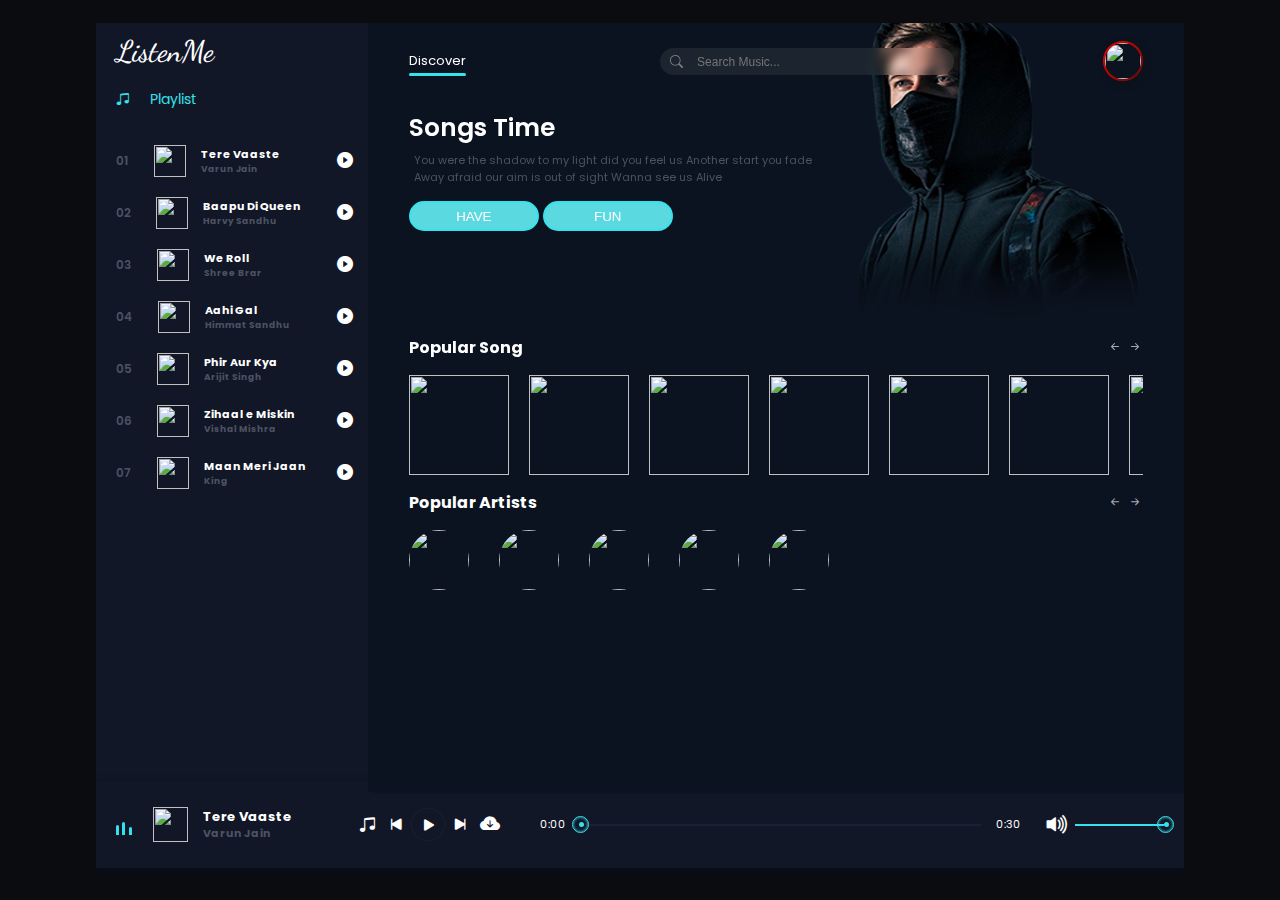
==== index.html @ 5ae02945 "Add files via upload" ====
<!DOCTYPE html>
<html lang="en">

<head>
    <meta charset="UTF-8">
    <meta name="viewport" content="width=device-width, initial-scale=1.0">
    <link rel="stylesheet" href="https://cdn.jsdelivr.net/npm/bootstrap-icons@1.10.5/font/bootstrap-icons.css">
    <link rel="stylesheet" href="style.css">
    <link rel="stylesheet" href="media.css">
    <title>ListenMe</title>
</head>

<body>
    <header>
        <div class="menu_side">
            <h6 id="menu_list_active_button"><i class="bi bi-music-note-list"></i></h6>
            <h1>ListenMe</h1>
            <div class="playlist">
                <h4 class="active"><span></span><i class="bi bi-music-note-beamed"></i>Playlist</h4>
                <!-- <a href="index.html"><h4 class="active"><span></span><i class="bi bi-music-note-beamed"></i>Home</h4></a> -->
                <!-- <h4><span></span><i class="bi bi-music-note-beamed"></i>Last Listening</h4> -->
                <!-- <h4><span></span><i class="bi bi-music-note-beamed"></i>Recommended</h4> -->
            </div>
            <div class="menu_song">
                <li class="songItem">
                    <span>01</span>
                    <img src="img/1.jpg" alt="">
                    <h5>Tere Vaaste <br>
                        <div class="subtitle">Varun Jain</div>
                    </h5>
                    <i class="bi playListPlay bi-play-circle-fill" id="1"></i>
                </li>
                <li class="songItem">
                    <span>02</span>
                    <img src="img/2.jpg" alt="">
                    <h5>Baapu Di Queen <br>
                        <div class="subtitle">Harvy Sandhu</div>
                    </h5>
                    <i class="bi playListPlay bi-play-circle-fill" id="2"></i>
                </li>
                <li class="songItem">
                    <span>03</span>
                    <img src="img/3.jpg" alt="">
                    <h5>We Roll <br>
                        <div class="subtitle">Shree Brar</div>
                    </h5>
                    <i class="bi playListPlay bi-play-circle-fill" id="3"></i>
                </li>
                <li class="songItem">
                    <span>04</span>
                    <img src="img/4.jpg" alt="">
                    <h5>Aahi Gal <br>
                        <div class="subtitle">Himmat Sandhu</div>
                    </h5>
                    <i class="bi playListPlay bi-play-circle-fill" id="4"></i>
                </li>
                <li class="songItem">
                    <span>05</span>
                    <img src="img/5.jpg" alt="">
                    <h5>Phir Aur Kya<br>
                        <div class="subtitle">Arijit Singh</div>
                    </h5>
                    <i class="bi playListPlay bi-play-circle-fill" id="5"></i>
                </li>
                <li class="songItem">
                    <span>06</span>
                    <img src="img/6.jpg" alt="">
                    <h5>Zihaal e Miskin <br>
                        <div class="subtitle">Vishal Mishra</div>
                    </h5>
                    <i class="bi playListPlay bi-play-circle-fill" id="6"></i>
                </li>
                <li class="songItem">
                    <span>07</span>
                    <img src="img/7.jpg" alt="">
                    <h5>Maan Meri Jaan <br>
                        <div class="subtitle">King</div>
                    </h5>
                    <i class="bi playListPlay bi-play-circle-fill" id="7"></i>
                </li>
            </div>
        </div>

        <div class="song_side">
            <nav>
                <ul>
                    <li>Discover <span></span></li>
                    <!-- <li>My library</li>
                    <li>Radio</li> -->
                </ul>
                <div class="search">
                    <i class="bi bi-search"></i>
                    <input type="text" placeholder="Search Music...">
                    <div class="search_results">
                        <!-- <a href="" class="card">
                            <img src="img/1.jpg" alt="">
                            <div class="content">
                                Lut Gaye
                                <div class="subtitle">Jubin Nautiyal</div>
                            </div>
                        </a> -->
                    </div>
                </div>
                <div class="user">
                    <img src="img/logo.jpg" alt="">
                </div>
            </nav>
            <div class="content">
                <h1>Songs Time</h1>
                <p>You were the shadow to my light did you feel us Another start you fade <br>Away afraid our aim is out
                    of sight Wanna see us Alive</p>
                <div class="buttons">
                    <button>HAVE</button>
                    <button>FUN</button>
                </div>
            </div>
            <div class="popular_song">
                <div class="h4">
                    <h4>Popular Song</h4>
                    <div class="btn_s">
                        <i class="bi bi-arrow-left-short" id="pop_song_left"></i>
                        <i class="bi bi-arrow-right-short" id="pop_song_right"></i>
                    </div>
                </div>
                <div class="pop_song">
                    <li class="songItem">
                        <div class="img_play">
                            <img src="img/8.jpg" alt="">
                            <i class="bi playListPlay bi-play-circle-fill" id="8"></i>
                        </div>
                        <h5>Kya Loge Tum <br>
                            <div class="subtitle">B Praak</div>
                        </h5>
                    </li>
                    <li class="songItem">
                        <div class="img_play">
                            <img src="img/9.jpg" alt="">
                            <i class="bi playListPlay bi-play-circle-fill" id="9"></i>
                        </div>
                        <h5>Kahani Suno <br>
                            <div class="subtitle">Kaifi Khalil</div>
                        </h5>
                    </li>
                    <li class="songItem">
                        <div class="img_play">
                            <img src="img/10.jpg" alt="">
                            <i class="bi playListPlay bi-play-circle-fill" id="10"></i>
                        </div>
                        <h5>Moon Rise <br>
                            <div class="subtitle">Guru Randhawa</div>
                        </h5>
                    </li>
                    <li class="songItem">
                        <div class="img_play">
                            <img src="img/11.jpg" alt="">
                            <i class="bi playListPlay bi-play-circle-fill" id="11"></i>
                        </div>
                        <h5>Lagdi Lahore Di <br>
                            <div class="subtitle">Guru Randhawa</div>
                        </h5>
                    </li>
                    <li class="songItem">
                        <div class="img_play">
                            <img src="img/12.jpg" alt="">
                            <i class="bi playListPlay bi-play-circle-fill" id="12"></i>
                        </div>
                        <h5>Putt Jatt Da <br>
                            <div class="subtitle">Diljit Dosanjh</div>
                        </h5>
                    </li>
                    <li class="songItem">
                        <div class="img_play">
                            <img src="img/13.jpg" alt="">
                            <i class="bi playListPlay bi-play-circle-fill" id="13"></i>
                        </div>
                        <h5>Baarishein <br>
                            <div class="subtitle">Atif Aslam</div>
                        </h5>
                    </li>
                    <li class="songItem">
                        <div class="img_play">
                            <img src="img/14.jpg" alt="">
                            <i class="bi playListPlay bi-play-circle-fill" id="14"></i>
                        </div>
                        <h5>Vaaste <br>
                            <div class="subtitle">Dhvani Bhanushali</div>
                        </h5>
                    </li>
                    <li class="songItem">
                        <div class="img_play">
                            <img src="img/15.jpg" alt="">
                            <i class="bi playListPlay bi-play-circle-fill" id="14"></i>
                        </div>
                        <h5>Malang Sajna <br>
                            <div class="subtitle"> Sachet Parampara</div>
                        </h5>
                    </li>


                    <li class="songItem">
                        <div class="img_play">
                            <img src="img/16.jpg" alt="">
                            <i class="bi playListPlay bi-play-circle-fill" id="16"></i>
                        </div>
                        <h5>Meri Zindagi Hai Tu <br>
                            <div class="subtitle">Jubin Nautiyal</div>
                        </h5>
                    </li>
                    <li class="songItem">
                        <div class="img_play">
                            <img src="img/17.jpg" alt="">
                            <i class="bi playListPlay bi-play-circle-fill" id="17"></i>
                        </div>
                        <h5>Zaroori Tha <br>
                            <div class="subtitle">Rahat Fateh Ali Khan
                            </div>
                        </h5>
                    </li>
                    <li class="songItem">
                        <div class="img_play">
                            <img src="img/18.jpg" alt="">
                            <i class="bi playListPlay bi-play-circle-fill" id="18"></i>
                        </div>
                        <h5>Mere Dhol Judaiyan Di <br>
                            <div class="subtitle">Ali Sethi</div>
                        </h5>
                    </li>
                    <li class="songItem">
                        <div class="img_play">
                            <img src="img/19.jpg" alt="">
                            <i class="bi playListPlay bi-play-circle-fill" id="19"></i>
                        </div>
                        <h5>Insane <br>
                            <div class="subtitle">AP Dhillon</div>
                        </h5>
                    </li>
                    <li class="songItem">
                        <div class="img_play">
                            <img src="img/20.jpg" alt="">
                            <i class="bi playListPlay bi-play-circle-fill" id="20"></i>
                        </div>
                        <h5>Daku <br>
                            <div class="subtitle">Inderpal Moga</div>
                        </h5>
                    </li>
                    <li class="songItem">
                        <div class="img_play">
                            <img src="img/21.jpg" alt="">
                            <i class="bi playListPlay bi-play-circle-fill" id="21"></i>
                        </div>
                        <h5>Still Rollin <br>
                            <div class="subtitle">Shubh</div>
                        </h5>
                    </li>
                    <li class="songItem">
                        <div class="img_play">
                            <img src="img/22.jpg" alt="">
                            <i class="bi playListPlay bi-play-circle-fill" id="22"></i>
                        </div>
                        <h5>Hasde Hi Rehne Aa <br>
                            <div class="subtitle">Hustinder</div>
                        </h5>
                    </li>
                    <li class="songItem">
                        <div class="img_play">
                            <img src="img/23.jpg" alt="">
                            <i class="bi playListPlay bi-play-circle-fill" id="23"></i>
                        </div>
                        <h5>Kaaley Sheeshe <br>
                            <div class="subtitle">Addy Nagar</div>
                        </h5>
                    </li>
                    <li class="songItem">
                        <div class="img_play">
                            <img src="img/24.jpg" alt="">
                            <i class="bi playListPlay bi-play-circle-fill" id="24"></i>
                        </div>
                        <h5>Obsessed<br>
                            <div class="subtitle">Riar Saab</div>
                        </h5>
                    </li>
                </div>
            </div>
            <div class="popular_artists">
                <div class="h4">
                    <h4>Popular Artists</h4>
                    <div class="btn_s">
                        <i class="bi bi-arrow-left-short" id="pop_art_left"></i>
                        <i class="bi bi-arrow-right-short" id="pop_art_right"></i>
                    </div>
                </div>
                <div class="item art">
                    <li>
                        <a href="arjit.html"><img src="img/arjit.jpg" alt=""></a>
                    </li>
                    <li>
                        <a href="diljit.html"><img src="img/Diljit_Dosanjh.jpg" alt=""></a>
                    </li>
                    <li>
                        <a href="parmish.html"><img src="img/parmish.jpeg" alt=""></a>
                    </li>
                    <li>
                        <a href="shubh.html"><img src="img/shubh.jpg" alt=""></a>
                    </li>
                    <li>
                        <a href="sidhu.html"><img src="img/sidhu.jpeg" alt=""></a>
                    </li>

                </div>
            </div>
        </div>


        <div class="master_play">
            <div class="wave" id="wave">
                <div class="wave1"></div>
                <div class="wave1"></div>
                <div class="wave1"></div>
             </div>
            <img src="img/1.jpg" alt="" id="poster_master_play">
            <h5 id="title">
                Tere Vaaste
                <div class="subtitle">Varun Jain</div>
            </h5>
            <div class="icon">
                <i class="bi shuffle bi-music-note-beamed">next</i>
                <i class="bi bi-skip-start-fill" id="back"></i>
                <i class="bi bi-play-fill" id="masterPlay"></i>
                <i class="bi bi-skip-end-fill" id="next"></i>
                <a href="" download id="download_music"><i class="bi bi-cloud-arrow-down-fill"></i></a>
            </div>
            <span id="currentStart">0:00</span>
            <div class="bar">
                <input type="range" id="seek" min="0" max="100">
                <div class="bar2" id="bar2"></div>
                <div class="dot"></div>
            </div>
            <span id="currentEnd">0:30</span>
            <div class="vol">
                <i class="bi bi-volume-up-fill" id="vol_icon"></i>
                <input type="range" min="0" max="100" id="vol">
                <div class="vol_bar"></div>
                <div class="dot" id="vol_dot"></div>
            </div>
        </div>
    </header>
    <script src="app.js"></script>

    <script>
        function myFunction(x) {
            if (x.matches) {
                let menu_list_active_button = document.getElementById('menu_list_active_button');
                let menu_side = document.getElementsByClassName('menu_side')[0];

                menu_list_active_button.addEventListener('click', () => {
                    menu_side.style.transform = 'unset';
                    menu_list_active_button.style.opacity = 0;
                })

                let song_side = document.getElementsByClassName('song_side')[0];
                song_side.addEventListener('click', () => {
                    menu_side.style.transform = 'translateX(-100%)';
                    menu_list_active_button.style.opacity = 1;
                })
            }
            // else {
            //     document.body.style.backgroundColor = "pink";
            // }
        }

        var x = window.matchMedia("(max-width: 930px)")
        myFunction(x) // Call listener function at run time
        x.addListener(myFunction)
    </script>
</body>

</html>
---- style.css ----
@import url('https://fonts.googleapis.com/css2?family=Bebas+Neue&family=Cedarville+Cursive&family=Clicker+Script&family=Dancing+Script&family=Lobster&family=Open+Sans&family=Pacifico&family=Poppins:wght@300;400;500;600&family=Rubik&display=swap');

* {
    padding: 0;
    margin: 0;
    box-sizing: border-box;
}

body {
    font-family: 'Poppins', sans-serif;
    width: 100%;
    height: 100vh;
    background: #0B0C10;
    display: grid;
    place-items: center;
}

header {
    position: relative;
    width: 85%;
    height: 95%;
    /* border: 1px solid #ffffff; */
    display: flex;
    flex-wrap: wrap;
    overflow: hidden;
}

header .menu_side,
.song_side {
    width: 25%;
    height: 90%;
    /* border: 1px solid #ffffff; */
    background: #111727;
    box-shadow: 5px 0px 2px #090f1f;
    color: #ffffff;
}

header .song_side {
    width: 75%;
    background: #0b1320;
}

/* header .menu_side{
    display: none;
} */

header .menu_side h6 {
   display: none;
}

header .menu_side h1 {
    font-size: 30px;
    margin: 10px 0px 0px 20px;
    font-weight: 500;
    font-family: 'Dancing Script', cursive;
}

header .menu_side .playlist a {
    text-decoration: none;
}

header .menu_side .playlist {
    margin: 20px 0px 0px 20px;
}


header .menu_side .playlist h4 {
    font-size: 14px;
    font-weight: 400;
    padding-bottom: 10px;
    color: #4c5262;
    cursor: pointer;
    display: flex;
    align-items: center;
    transition: .3s linear;
}

header .menu_side .playlist h4:hover {
    color: #ffffff;
}

header .menu_side .playlist h4 span {
    position: relative;
    margin-right: 35px;
}

header .menu_side .playlist h4 span::before {
    content: '';
    position: absolute;
    width: 4px;
    height: 4px;
    border: 2px solid #4c5262;
    border-radius: 50%;
    top: -4px;
    transition: 0.3s linear;
}

header .menu_side .playlist h4:hover span::before {
    border: 2px solid #ffffff;
}

header .menu_side .playlist h4 .bi {
    display: none;
}

header .menu_side .playlist .active {
    color: #36e2ec;
}

header .menu_side .playlist .active span {
    display: none;
}

header .menu_side .playlist .active .bi {
    display: flex;
    margin-right: 20px;
}

header .menu_side .menu_song {
    width: 100%;
    height: 420px;
    /* border: 1px solid #ffffff; */
    margin-top: 20px;
    overflow: auto;
}

header .menu_side .menu_song::-webkit-scrollbar {
    display: none;
}

header .menu_side .menu_song li {
    list-style-type: none;
    position: relative;
    padding: 5px 0px 5px 20px;
    display: flex;
    align-items: center;
    margin-bottom: 10px;
    cursor: pointer;
    transition: .3s linear;
}

header .menu_side .menu_song li:hover {
    background: rgb(105, 105, 105, .1);
}

header .menu_side .menu_song li span {
    font-size: 12px;
    font-weight: 600;
    color: #4c5262;
}

header .menu_side .menu_song li img {
    width: 32px;
    height: 32px;
    margin-left: 25px;
}

header .menu_side .menu_song li h5 {
    font-size: 11px;
    margin-left: 15px;
    width: 170px;
    /* border: 1px solid #ffffff; */
    overflow: hidden;
    text-overflow: ellipsis;
    white-space: nowrap;
}

header .menu_side .menu_song li h5 .subtitle {
    font-size: 9px;
    color: #4c5262;
}

header .menu_side .menu_song li .bi {
    position: absolute;
    right: 15px;
}

header .master_play {
    width: 100%;
    height: 10%;
    /* border: 1px solid #ffffff; */
    background: #111727;
    box-shadow: 0px 3px 8px #090f1f;
    display: flex;
    align-items: center;
    padding: 0px 20px;
    position: relative;
    bottom: 10px;
}

header .master_play .wave {
    width: 30px;
    height: 30px;
    /* border: 1px solid #ffffff; */
    padding-bottom: 5px;
    display: flex;
    align-items: flex-end;
    margin-right: 10px;
}

header .master_play .wave .wave1 {
    width: 3px;
    height: 10px;
    background: #35e2ec;
    margin-right: 3px;
    border-radius: 10px 10px 0px 0px;
    /* animation: wave .5s linear infinite; */
}

header .master_play .wave .wave1:nth-child(2) {
    height: 13px;
    margin-right: 3.5px;
    animation-delay: .4s;
}

header .master_play .wave .wave1:nth-child(3) {
    height: 8px;
    animation-delay: .8s;
}

/* JS classes */

header .master_play .active1 .wave1 {
    animation: wave .5s linear infinite;
}

header .master_play .active1 .wave1:nth-child(2) {
    animation-delay: .4s;
}

header .master_play .active1 .wave1:nth-child(3) {
    animation-delay: .8s;
}

header .master_play img {
    width: 35px;
    height: 35px;
}

header .master_play h5 {
    width: 130px;
    /* border: 1px solid #ffffff; */
    margin-left: 15px;
    color: #ffffff;
    line-height: 17px;
    overflow: hidden;
    text-overflow: ellipsis;
    white-space: nowrap;
    font-size: 13px;
}

header .master_play h5 .subtitle {
    font-size: 11px;
    color: #4c5262;
    width: 100%;
    overflow: hidden;
    text-overflow: ellipsis;
    white-space: nowrap;
}

header .master_play .icon {
    font-size: 20px;
    color: #ffffff;
    margin: 0px 20px 0px 40px;
    outline: none;
    display: flex;
    align-items: center;
}

header .master_play .icon .bi {
    cursor: pointer;
    outline: none;
}

header .master_play .icon .shuffle {
    font-size: 17px;
    margin-right: 10px;
    width: 17.5px;
    overflow: hidden;
    display: flex;
    align-items: center;
}

header .master_play .icon #download_music {
    text-decoration: none;
    color: #ffffff;
    font-size: 20px;
    margin-left: 10px;
}

header .master_play .icon .bi:nth-child(3) {
    border: 1px solid rgb(105, 105, 105, .1);
    border-radius: 50%;
    padding: 1px 5px 0px 7px;
    margin: 0px 5px;
}

header .master_play span {
    color: #ffffff;
    width: 32px;
    /* border: 1px solid #ffffff; */
    font-size: 11px;
    font-weight: 400;
}

header .master_play #currentStart {
    margin: 0px 0px 0px 20px;
}

header .master_play .bar {
    position: relative;
    width: 43%;
    height: 2px;
    background: rgb(105, 105, 170, .1);
    margin: 0px 15px 0px 10px;
}

header .master_play .bar .bar2 {
    position: absolute;
    background: #36e2ec;
    width: 0%;
    height: 100%;
    top: 0;
    transition: 1s linear;
}

header .master_play .bar .dot {
    position: absolute;
    width: 5px;
    height: 5px;
    background: #36e2ec;
    border-radius: 50%;
    left: 0%;
    top: -1.5px;
    transition: 1s linear;
}

header .master_play .bar .dot::before {
    content: '';
    position: absolute;
    width: 15px;
    height: 15px;
    border: 1px solid #36e2ec;
    border-radius: 50%;
    left: -7px;
    top: -6.5px;
    box-shadow: inset 0px 0px 3px #36e2ec;
}

header .master_play .bar input {
    position: absolute;
    width: 100%;
    top: -7px;
    left: 0;
    cursor: pointer;
    z-index: 999;
    opacity: 0;
}

header .master_play .vol {
    position: relative;
    width: 100px;
    height: 2px;
    background: rgb(105, 105, 170, .1);
    margin-left: 50px;
}

header .master_play .vol {
    position: relative;
    width: 100px;
    height: 2px;
    background: rgb(105, 105, 170, .1);
    margin-left: 50px;
}


header .master_play .vol .bi {
    position: absolute;
    color: #ffffff;
    font-size: 25px;
    top: -17px;
    left: -30px;
}

header .master_play .vol input {
    position: absolute;
    width: 100%;
    top: -6px;
    left: 0px;
    cursor: pointer;
    z-index: 9999;
    opacity: 0;
}

header .master_play .vol .vol_bar {
    position: absolute;
    background: #36e2ec;
    width: 100%;
    height: 100%;
    top: 0;
    transition: 1s linear;
}

header .master_play .vol .dot {
    position: absolute;
    width: 5px;
    height: 5px;
    background: #36e2ec;
    border-radius: 50%;
    left: 100%;
    top: -1.5px;
    transition: 1s linear;
}

header .master_play .vol .dot::before {
    content: '';
    position: absolute;
    width: 15px;
    height: 15px;
    border: 1px solid #36e2ec;
    border-radius: 50%;
    left: -7px;
    top: -6.5px;
    box-shadow: inset 0px 0px 3px #36e2ec;
}

header .song_side {
    z-index: 2;
}

header .song_side::before {
    content: '';
    position: absolute;
    width: 100%;
    height: 300px;
    background: url(bg.png);
    z-index: -1;
}

header .song_side nav {
    width: 90%;
    height: 10%;
    /* border: 1px solid #ffffff; */
    margin: auto;
    display: flex;
    align-items: center;
    justify-content: space-between;
}

header .song_side nav ul {
    display: flex;
}

header .song_side nav ul li {
    list-style: none;
    position: relative;
    font-size: 13px;
    color: #4c5262;
    margin-right: 25px;
    cursor: pointer;
    transition: .3s linear;
}

header .song_side nav ul li:hover {
    color: #ffffff;
}

header .song_side nav ul li:nth-child(1) {
    color: #ffffff;
}

header .song_side nav ul li span {
    position: absolute;
    width: 100%;
    height: 2.5px;
    background: #36e2ec;
    bottom: -5px;
    left: 0;
    border-radius: 20px;
}

header .song_side nav .search {
    position: relative;
    width: 40%;
    padding: 1px 10px;
    border-radius: 20px;
    /* border: 1px solid #ffffff; */
    color: grey;
}

header .song_side nav .search::before {
    content: '';
    position: absolute;
    width: 100%;
    height: 100%;
    background: rgb(184, 184, 184, .1);
    border-radius: 20px;
    backdrop-filter: blur(5px);
    z-index: -1;
}

header .song_side nav .search .search_results {
    position: absolute;
    width: 100%;
    height: 200px;
    /* border: 1px solid #ffffff; */
    margin-top: 10px;
    border-radius: 10px;
    overflow: auto;
}

header .song_side nav .search .search_results::-webkit-scrollbar {
    display: none;
}

header .song_side nav .search .search_results .card {
    width: 100%;
    min-height: 45px;
    /* border: 1px solid #ffffff; */
    display: flex;
    align-items: center;
    justify-content: space-between;
    background: rgb(184, 184, 184, 0.1);
    margin-bottom: 5px;
    text-decoration: none;
    display: none;
}

header .song_side nav .search .search_results .card img {
    width: 35px;
    height: 35px;
    border-radius: 5px;
}

header .song_side nav .search .search_results .card .content {
    width: 80%;
    height: 100%;
    /* border: 1px solid #ffffff; */
    padding: 0;
    font-size: 13px;
    font-weight: 600;
    color: #ffffff;
}

header .song_side nav .search .search_results .card .content .subtitle {
    font-size: 11px;
    color: #a4a8b4;
    font-weight: 500;
}

header .song_side nav .search .bi {
    font-size: 13px;
    padding: 3px 0px 0px 10px;
}

header .song_side nav .search input {
    background: none;
    border: none;
    outline: none;
    padding: 0px 10px;
    color: #ffffff;
    font-size: 12px;
}

header .song_side nav .user {
    position: relative;
    width: 40px;
    height: 40px;
    border: 2px solid red;
    border-radius: 50%;

}

header .song_side nav .user img {
    width: 100%;
    height: 100%;
    border-radius: 50%;
    box-shadow: 2px 2px 8px #121213;
}

header .song_side .content {
    width: 90%;
    height: 30%;
    /* border: 1px solid #ffffff; */
    margin: auto;
    padding-top: 10px;
}

header .song_side .content h1 {
    font-size: 25px;
    font-weight: 600;
}

header .song_side .content p {
    font-size: 11px;
    font-weight: 400;
    color: #4c5262;
    margin: 5px;
}

header .song_side .content .buttons {
    margin-top: 15px;
}

header .song_side .content .buttons button {
    width: 130px;
    height: 30px;
    border: 2px solid #36e2ec;
    outline: none;
    border-radius: 20px;
    background: #5adae0;
    color: #ffffff;
    cursor: pointer;
    transition: .3s linear;
}

header .song_side .content .buttons button:hover {
    background: none;
    color: #36e2ec;
}

header .song_side .content .buttons button::nth-child(2) {
    background: none;
    color: #36e2ec;
}

header .song_side .content .buttons button::nth-child(2):hover {
    background: #36e2ec;
    color: #ffffff;
}

header .song_side .popular_song {
    width: 90%;
    height: auto;
    margin: auto;
    margin-top: 5px;
    /* border: 1px solid #ffffff; */
}

header .song_side .popular_song .h4 {
    display: flex;
    align-items: center;
    justify-content: space-between;
}

header .song_side .popular_song .h4 .bi {
    color: #a4a8b4;
    cursor: pointer;
    transition: .3s linear;
}

header .song_side .popular_song .h4 .bi:hover {
    color: #ffffff;
}

header .song_side .popular_song .pop_song {
    width: 100%;
    height: 100px;
    margin-top: 15px;
    display: flex;
    /* border: 1px solid #ffffff; */
    overflow: auto;
    scroll-behavior: smooth;
}

header .song_side .popular_song .pop_song::-webkit-scrollbar {
    display: none;
}

header .song_side .popular_song .pop_song li {
    min-width: 100px;
    height: 140px;
    list-style-type: none;
    margin-right: 20px;
    transition: .3s linear;
}

header .song_side .popular_song .pop_song li:hover {
    background: rgb(105, 105, 170, .1);
}

header .song_side .popular_song .pop_song li .img_play {
    position: relative;
    width: 100px;
    height: 100px;
    display: flex;
    align-items: center;
    justify-content: center;
}

header .song_side .popular_song .pop_song li .img_play img {
    width: 100%;
    height: 100%;
}

header .song_side .popular_song .pop_song li .img_play .bi {
    position: absolute;
    font-size: 20px;
    cursor: pointer;
    transition: .3s linear;
    opacity: 0;
}

header .song_side .popular_song .pop_song li:hover .img_play .bi {
    opacity: 1;
}

header .song_side .popular_song .pop_song li h5 {
    padding: 5px 0px 0px 5px;
    line-height: 15px;
    font-size: 10px;
    width: 100px;
    overflow: hidden;
    white-space: nowrap;
    text-overflow: ellipsis;
}

header .song_side .popular_song .pop_song li h5 .subtitle {
    font-size: 9px;
    overflow: hidden;
    white-space: nowrap;
    text-overflow: ellipsis;
    color: #4c5262;
}

header .song_side .popular_artists {
    width: 90%;
    height: auto;
    /* border: 1px solid #ffffff; */
    margin: auto;
    margin-top: 15px;
}

header .song_side .popular_artists .h4 {
    display: flex;
    align-items: center;
    justify-content: space-between;
}

header .song_side .popular_artists .h4 .bi {
    color: #a4a8b4;
    cursor: pointer;
    transition: .3s linear;
}

header .song_side .popular_artists .h4 .bi:hover {
    color: #ffffff;
}

header .song_side .popular_artists {
    width: 90%;
    height: auto;
    margin: auto;
    margin-top: 15px;
    /* border: 1px solid #ffffff; */
}

header .song_side .popular_artists .h4 {
    display: flex;
    align-items: center;
    justify-content: space-between;
}

header .song_side .popular_artists .h4 .bi {
    color: #a4a8b4;
    cursor: pointer;
    transition: .3s linear;
}

header .song_side .popular_artists .h4 .bi:hover {
    color: #ffffff;
}

header .song_side .popular_artists .item {
    width: 100%;
    height: auto;
    margin-top: 15px;
    display: flex;
    overflow: auto;
    scroll-behavior: smooth;
}

header .song_side .popular_artists .item::-webkit-scrollbar {
    display: none;
}

header .song_side .popular_artists .item li {
    list-style-type: none;
    position: relative;
    min-width: 60px;
    height: 60px;
    border-radius: 50%;
    margin-right: 30px;
    cursor: pointer;
}

header .song_side .popular_artists .item li img {
    width: 100%;
    height: 100%;
    border-radius: 50%;
}


/* login style */

header .left_bx1,
.right_bx1 {
    position: relative;
    width: 65%;
    height: 100%;
    background: #0b1320;
    display: flex;
    align-items: center;
    justify-content: center;
}

header .left_bx1 {
    width: 35%;
    background: #ffffff;
    /* box-shadow: 5px 0px 2px #090f1f; */
}

header .left_bx1 .content {
    width: 75%;
    height: auto;
    /* border: 1px solid #000000; */
    padding: 25px 20px;
    background: #ffffff;
}

header .left_bx1 .content .card {
    width: 100%;
    display: flex;
    align-items: flex-start;
    flex-direction: column;
    justify-content: center;
    margin-top: 20px;
}

header .left_bx1 .content .card label {
    font-size: 14px;
}

header .left_bx1 .content .card input {
    width: 100%;
    padding: 6px 10px;
    border: 1px solid rgb(154, 154, 154);
    background: rgb(238, 238, 238);
    margin-top: 5px;
}

header .left_bx1 .content .submit {
    margin-top: 30px;
    padding: 8px 20px;
    color: #ffffff;
    background: #111727;
    width: 100%;
    cursor: pointer;
}

header .left_bx1 .content .check {
    display: flex;
    align-items: center;
    margin-top: 10px;
    cursor: pointer;
}

header .left_bx1 .content .check span {
    margin-left: 5px;
    font-size: 13px;
}

header .left_bx1 .content p {
    margin-top: 90px;
    text-align: center;
    font-size: 13px;
}

header .left_bx1 .content p a {
    text-decoration: none;
    color: #5adae0;
    font-weight: bold;
}

header .right_bx1 h3 {
    position: absolute;
    background: #5adae0;
    color: #000000;
    right: 0;
    bottom: 20px;
    padding: 3px 10px;
    border-radius: 5px 0px 0px 5px;
    font-size: 13px;
}
---- media.css ----
@media screen and (max-width:1200px) {
    header {
        width: 95%;
        transition: .5s linear;
    }

    header .menu_side,
    .song_side {
        width: 30%;
    }

    header .song_side {
        width: 70%;
    }

    header .song_side .content {
        height: 18%;
    }
    /* header .menu_side h6 {
        display: none;
    } */
}

@media screen and (max-width:930px) {

    header .menu_side {
        z-index: 999;
        width: 40%;
        position: absolute;
        transition: 1s linear;
        transform: translateX(-100%);
    }

    header .song_side {
        width: 100%;
    }

    header .master_play {
        position: absolute;
        bottom: 0;
    }

    header .menu_side h6 {
        position: absolute;
        right: -40px;
        bottom: 10px;
        width: 40px;
        height: 40px;
        background: #111727;
        border-radius: 0px 10px 10px 0px;
        display: flex;
        align-items: center;
        justify-content: center;
        font-size: 18px;
        cursor: pointer;
        transition: 1s linear;
    }
}

@media screen and (max-width:680px) {
    header {
        width: 100%;
        height: 100vh;
    }

    header .song_side nav ul li {
        font-size: 11px;
        margin-right: 10px;
    }

    header .song_side nav .search {
        width: auto;
    }

    header .menu_side {
        width: 60%;
    }

    header .master_play {
        z-index: 9999999;
    }

    header .master_play .icon {
        position: absolute;
        top: -46px;
        right: 30%;
    }

    header .master_play .icon::before {
        content: '';
        position: absolute;
        width: 200px;
        height: 180px;
        background: #111727;
        /* background: red; */
        z-index: -1;
        border-radius: 50% 50% 0% 0%;
        left: -20%;
        box-shadow: 0px -11px 20px -17px #000;
    }

    header .master_play .wave {
        position: absolute;
        top: -90px;
        width: 40px;
        height: 40px;
        right: 40%;
    }

    header .master_play .wave .wave1 {
        width: 8px;
    }
}

@media screen and (max-width:470px) {
    header .song_side nav .search {
        display: flex;
        width: 150px;
        margin-right: 5px;
    }

    header .master_play .wave {
        right: 44%;
    }

    header .menu_side {
        width: 70%;
    }

    header .song_side .popular_song {
        margin-top: 40px;
    }
}

@media screen and (max-width:412px) {
    header .song_side nav ul li {
        font-size: 10px;
        margin-right: 7px;
    }

    header .song_side nav .search {
        width: 140px;
    }

    header .song_side .popular_song {
        margin-top: 60px;
    }

    header .master_play .wave {
        right: 45%;
    }

    header .menu_side {
        width: 80%;
    }
}

@media screen and (max-width:300px) {
    header .song_side .content .buttons button {
        width: 110px;
    }
}
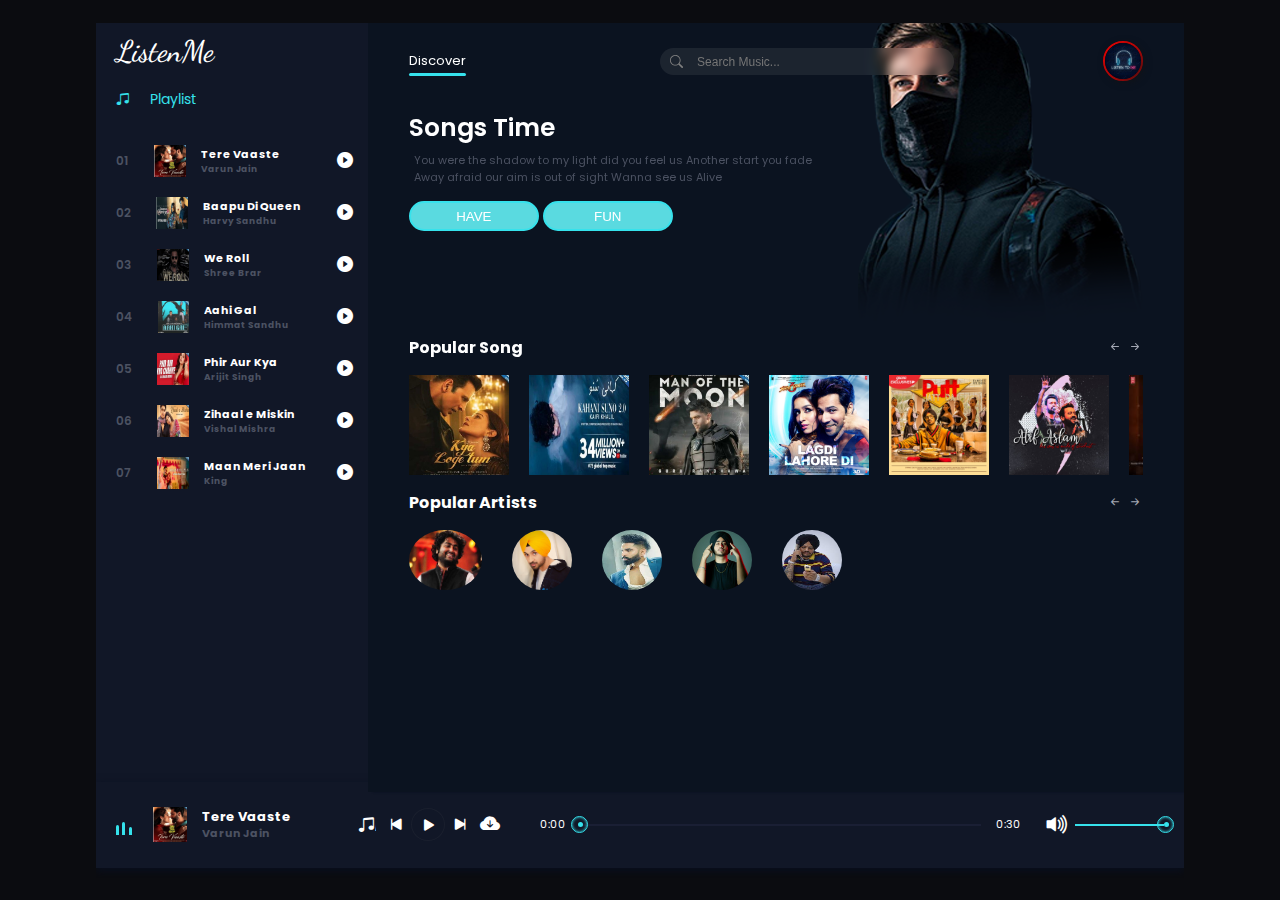
==== commit 693be733: "Update index.html" ====
--- a/index.html
+++ b/index.html
@@ -279,6 +279,15 @@
                             <div class="subtitle">Riar Saab</div>
                         </h5>
                     </li>
+                    <li class="songItem">
+                        <div class="img_play">
+                            <img src="img/25.jpg" alt="">
+                            <i class="bi playListPlay bi-play-circle-fill" id="25"></i>
+                        </div>
+                        <h5>Samay Smjhayega<br>
+                            <div class="subtitle">Devanshu Darji</div>
+                        </h5>
+                    </li>
                 </div>
             </div>
             <div class="popular_artists">
@@ -374,4 +383,4 @@
     </script>
 </body>
 
-</html> +</html> 
